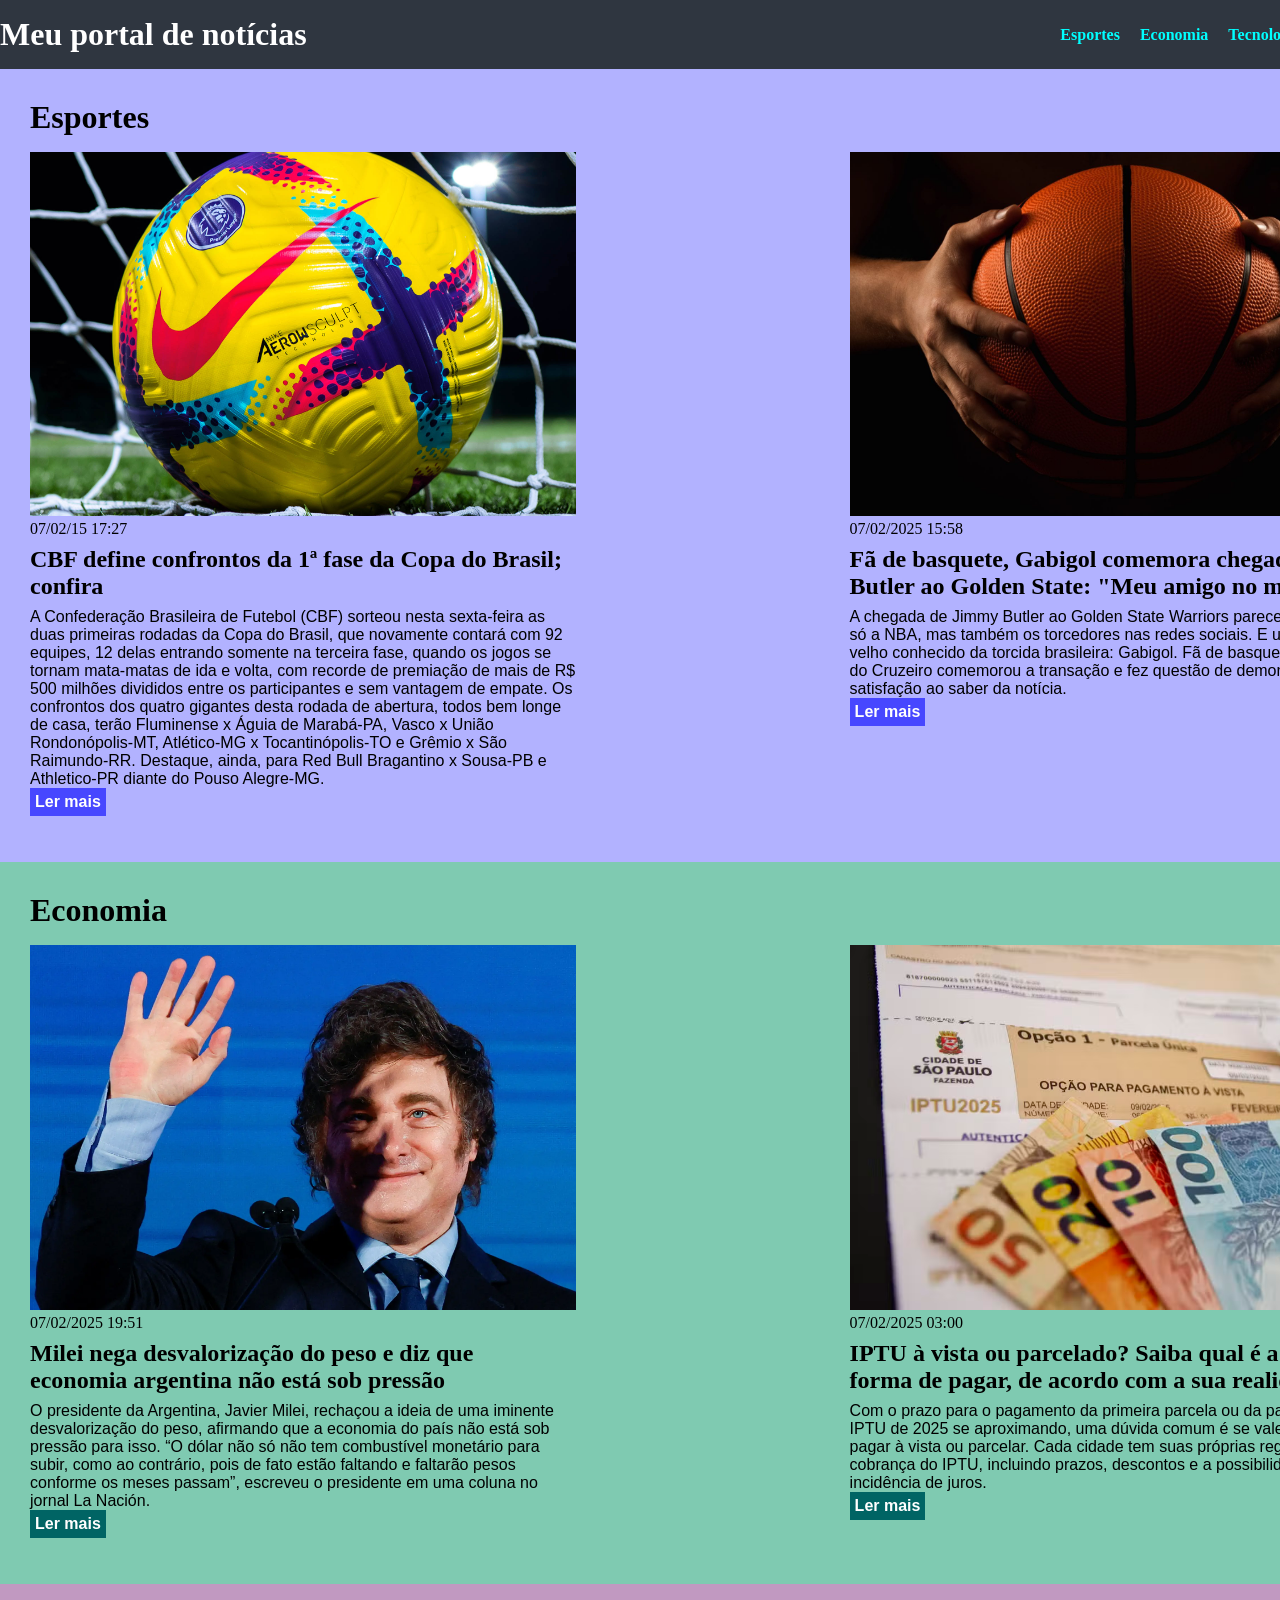
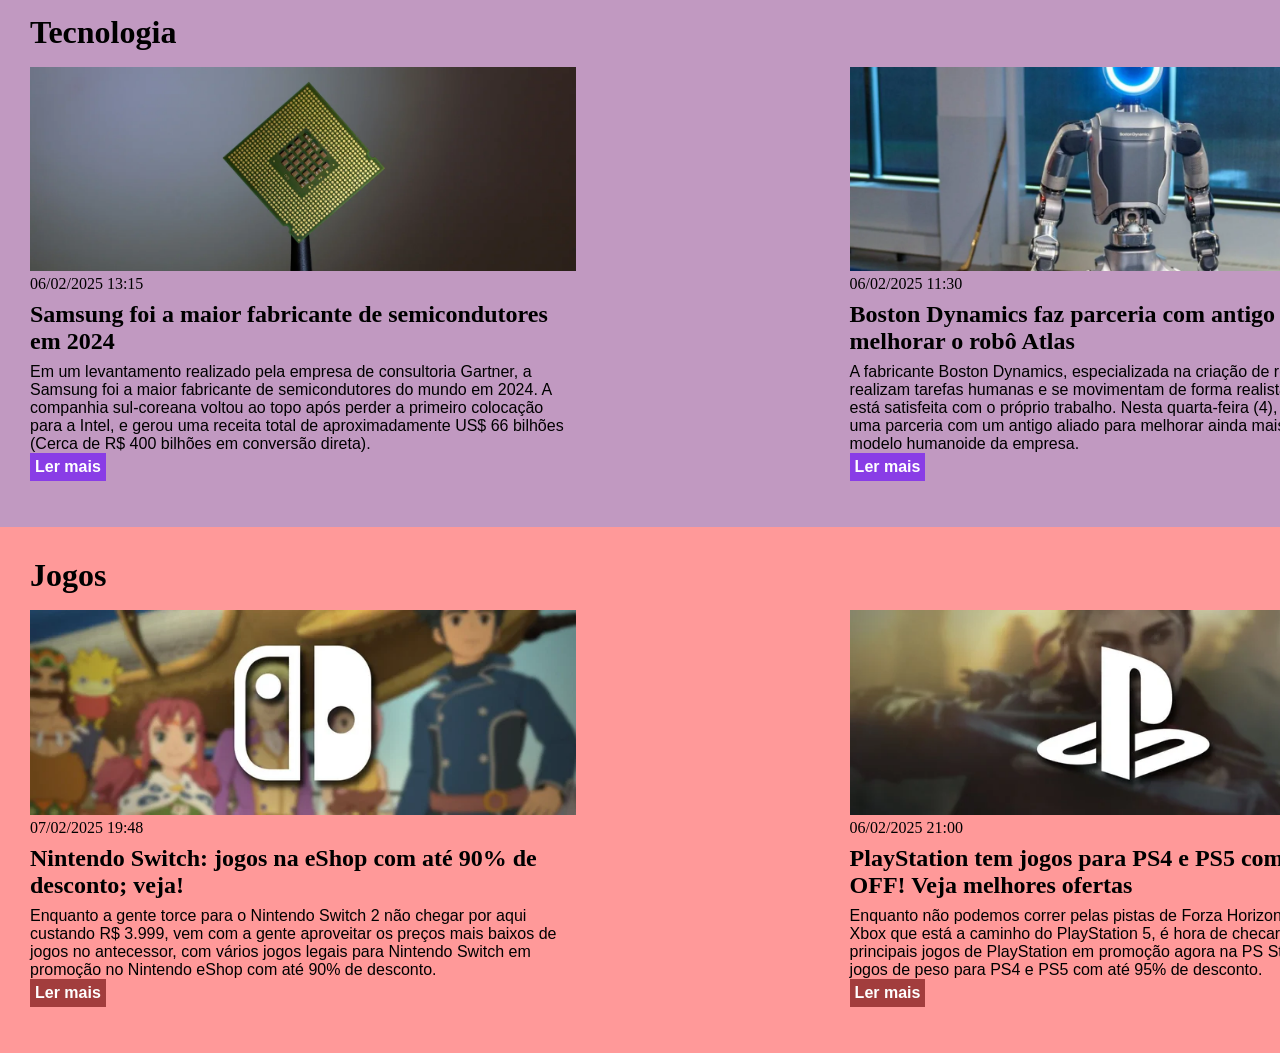
==== index.html @ 77f73991 "Exercício" ====
<!DOCTYPE html>
<html lang="pt_br">
<head>
    <meta charset="UTF-8">
    <meta name="viewport" content="width=device-width, initial-scale=1.0">
    <title>Meu portal de notícias</title>
    <link rel="stylesheet" href="./main.css"/>
</head>
<body>
    <header>
        <div class="container">
            <h1>
                Meu portal de notícias</h1>
            <nav>
                <ul>
                    <li>
                        <a href="#sport" title="Ir para notícias de esportes">Esportes</a>
                    </li>
                    <li>
                        <a href="#economy" title="Ir para notícias de economia">Economia</a>
                    </li>
                    <li>
                        <a href="#tech" title="ir para notícias de tecnologias">Tecnologias</a>
                    </li>
                    <li>
                        <a href="#games" title="Ir para a notícia sobre jogos">Jogos</a>
                    </li>
                </ul>
            </nav>
        </div>
    </header>
    <section id="sport">
        <div class="container">
            <h2>Esportes</h2>
            <div class="articles">
                <article>
                    <img src="./imgs/bola_futebol.png" alt="Bola de futebol na rede do gol">
                    <header>
                        <time class="creation-date">07/02/15 17:27</time>
                    </header>
                    <h3>CBF define confrontos da 1ª fase da Copa do Brasil; confira</h3>
                    <p>A Confederação Brasileira de Futebol (CBF) sorteou nesta sexta-feira as duas primeiras rodadas da Copa do Brasil, que novamente contará com 92 equipes, 12 delas entrando somente na terceira fase, quando os jogos se tornam mata-matas de ida e volta, com recorde de premiação de mais de R$ 500 milhões divididos entre os participantes e sem vantagem de empate. Os confrontos dos quatro gigantes desta rodada de abertura, todos bem longe de casa, terão Fluminense x Águia de Marabá-PA, Vasco x União Rondonópolis-MT, Atlético-MG x Tocantinópolis-TO e Grêmio x São Raimundo-RR. Destaque, ainda, para Red Bull Bragantino x Sousa-PB e Athletico-PR diante do Pouso Alegre-MG.</p>
                    <a href="https://istoe.com.br/cbf-define-confrontos-da-1a-fase-da-copa-do-brasil-confira/">Ler mais</a>
                </article>
                <article>
                    <img src="./imgs/bola_basquete.png" alt="Mãos segurando uma bola de basquete">
                    <header>
                        <time class="creation-date">07/02/2025 15:58</time>
                    </header>
                    <h3>Fã de basquete, Gabigol comemora chegada de Butler ao Golden State: "Meu amigo no meu time"</h3>
                    <p>A chegada de Jimmy Butler ao Golden State Warriors parece ter agitado não só a NBA, mas também os torcedores nas redes sociais. E um deles foi um velho conhecido da torcida brasileira: Gabigol. Fã de basquete, o atacante do Cruzeiro comemorou a transação e fez questão de demonstrar sua satisfação ao saber da notícia.</p>
                    <a href="https://ge.globo.com/basquete/nba/noticia/2025/02/07/fa-de-basquete-gabigol-comemora-chegada-de-jimmy-butler-ao-golden-state-meu-amigo-no-meu-time.ghtml">Ler mais</a>
                </article>
            </div>
        </div>
    </section>
    <section id="economy">
        <div class="container">
            <h2>Economia</h2>
            <div class="articles">
                <article>
                    <img src="./imgs/economia.png" alt="Milei acenando">
                    <header>
                        <time class="creation-date">07/02/2025 19:51</time>
                    </header>
                    <h3>Milei nega desvalorização do peso e diz que economia argentina não está sob pressão</h3>
                    <p>O presidente da Argentina, Javier Milei, rechaçou a ideia de uma iminente desvalorização do peso, afirmando que a economia do país não está sob pressão para isso. “O dólar não só não tem combustível monetário para subir, como ao contrário, pois de fato estão faltando e faltarão pesos conforme os meses passam”, escreveu o presidente em uma coluna no jornal La Nación.</p>
                    <a href="https://www.infomoney.com.br/economia/milei-nega-desvalorizacao-do-peso-e-diz-que-economia-argentina-nao-esta-sob-pressao/">Ler mais</a>
                </article>
                <article>
                    <img src="./imgs/economia2.png" alt="Notas de dinheiro em cima de uma conta">
                    <header>
                        <time class="creation-date">07/02/2025 03:00</time>
                    </header>
                    <h3>IPTU à vista ou parcelado? Saiba qual é a melhor forma de pagar, de acordo com a sua realidade</h3>
                    <p>Com o prazo para o pagamento da primeira parcela ou da parcela única do IPTU de 2025 se aproximando, uma dúvida comum é se vale mais a pena pagar à vista ou parcelar. Cada cidade tem suas próprias regras para a cobrança do IPTU, incluindo prazos, descontos e a possibilidade de incidência de juros.</p>
                    <a href="https://g1.globo.com/economia/educacao-financeira/noticia/2025/02/07/iptu-a-vista-ou-parcelado-saiba-qual-e-a-melhor-forma-de-pagar-de-acordo-com-a-sua-realidade.ghtml">Ler mais</a>
                </article>
            </div>
        </div>
    </section>
    <section id="tech">
        <div class="container">
            <h2>Tecnologia</h2>
            <div class="articles">
                <article>
                    <img src="./imgs/tecnologia.png" alt="Semicondutor">
                    <header>
                        <time class="creation-date">06/02/2025 13:15</time>
                    </header>
                    <h3>Samsung foi a maior fabricante de semicondutores em 2024</h3>
                    <p>Em um levantamento realizado pela empresa de consultoria Gartner, a Samsung foi a maior fabricante de semicondutores do mundo em 2024. A companhia sul-coreana voltou ao topo após perder a primeiro colocação para a Intel, e gerou uma receita total de aproximadamente US$ 66 bilhões (Cerca de R$ 400 bilhões em conversão direta).</p>
                    <a href="https://www.tecmundo.com.br/mercado/402308-samsung-foi-a-maior-fabricante-de-semicondutores-em-2024.htm">Ler mais</a>
                </article>
                <article>
                    <img src="./imgs/tecnologia2.png" alt="Robo da Boston Dynamics">
                    <header>
                        <time class="creation-date">06/02/2025 11:30</time>
                    </header>
                    <h3>Boston Dynamics faz parceria com antigo CEO para melhorar o robô Atlas</h3>
                    <p>A fabricante Boston Dynamics, especializada na criação de robôs que realizam tarefas humanas e se movimentam de forma realista, ainda não está satisfeita com o próprio trabalho. Nesta quarta-feira (4), ela anunciou uma parceria com um antigo aliado para melhorar ainda mais o Atlas, o modelo humanoide da empresa.</p>
                    <a href="https://www.tecmundo.com.br/ciencia/402296-boston-dynamics-faz-parceria-com-antigo-ceo-para-melhorar-o-robo-atlas.htm">Ler mais</a>
                </article>
            </div>
        </div>
    </section>
    <section id="games">
        <div class="container">
            <h2>Jogos</h2>
            <div class="articles">
                <article>
                    <img src="./imgs/jogos.png" alt="Logo da nintendo"/>
                    <header>
                        <time class="creation-date">07/02/2025 19:48</time>
                    </header>
                    <h3>Nintendo Switch: jogos na eShop com até 90% de desconto; veja!</h3>
                    <p>Enquanto a gente torce para o Nintendo Switch 2 não chegar por aqui custando R$ 3.999, vem com a gente aproveitar os preços mais baixos de jogos no antecessor, com vários jogos legais para Nintendo Switch em promoção no Nintendo eShop com até 90% de desconto.</p>
                    <a href="https://www.tecmundo.com.br/voxel/500681-nintendo-switch-jogos-na-eshop-com-ate-90-de-desconto-veja.htm">Ler mais</a>
                </article>
                <article>
                    <img src="./imgs/jogos2.png" alt="Logo do PlaysTation">
                    <header>
                        <time class="creation-date">06/02/2025 21:00</time>
                    </header>
                    <h3>PlayStation tem jogos para PS4 e PS5 com até 95% OFF! Veja melhores ofertas</h3>
                    <p>Enquanto não podemos correr pelas pistas de Forza Horizon 5, jogo do Xbox que está a caminho do PlayStation 5, é hora de checar quais são os principais jogos de PlayStation em promoção agora na PS Store. São muitos jogos de peso para PS4 e PS5 com até 95% de desconto.</p>
                    <a href="https://www.tecmundo.com.br/voxel/500667-playstation-tem-jogos-para-ps4-e-ps5-com-ate-95-off-veja-melhores-ofertas.htm">Ler mais</a>
                </article>
            </div>
        </div>
    </section>
</body>
</html>
---- main.css ----
*{
    box-sizing: border-box;
    margin: 0;
    padding: 0;
}
header li{
    display: inline;
}
.container{
    width: 1366px;
    margin: 0 auto;
}
.articles{
    display: flex;
    justify-content: space-between;
    flex-wrap: wrap;
}
.articles article{
    width: 40%;
}
.articles article img{
    width: 100%;
}
body > header{
    background-color: #2f3640;
    padding: 16px 0;
    color: white;
}
header .container{
    display: flex;
    align-items: center;
}
section{
    padding: 30px;
}
section h2,
.articles article{
    margin-bottom: 16px;
}
.articles article h3{
    margin-top: 8px;
    margin-bottom: 8px;
}
.articles article a:hover{
    text-decoration: underline;
}
.articles article a{
    color: white;
    padding: 5px;
    display: inline-block;
    text-decoration: none;
    font-weight: bold;
}
.articles article p,
.articles article a{
    font-family: Arial, Helvetica, sans-serif;
}
.articles article h3{
    font-size: 24px;
}
section h2{
    font-size: 32px;
}
body .container{
    justify-content: space-between;
}
header li a{
    display: inline-block;
    padding-left: 16px;
    text-decoration: none;
    font-weight: bold;
    color: aqua;
}
#sport{
    background-color: rgba(0, 0, 255, 0.3);
}
#sport .articles article a{
    background-color: rgba(0, 0, 255, 0.6);
}
#economy{
    background-color: rgba(0, 150, 100, 0.5);
}
#economy .articles article a{
    background-color: rgba(0, 100, 100, 1);
}
#tech{
    background-color: rgba(100, 0, 100, 0.4);
}
#tech .articles article a{
    background-color: rgba(100, 0, 255, 0.6);
}
#games{
    background-color: rgba(255, 0, 0, 0.4);
}
#games .articles article a{
    background-color: rgba(100, 0, 0, 0.6);
}
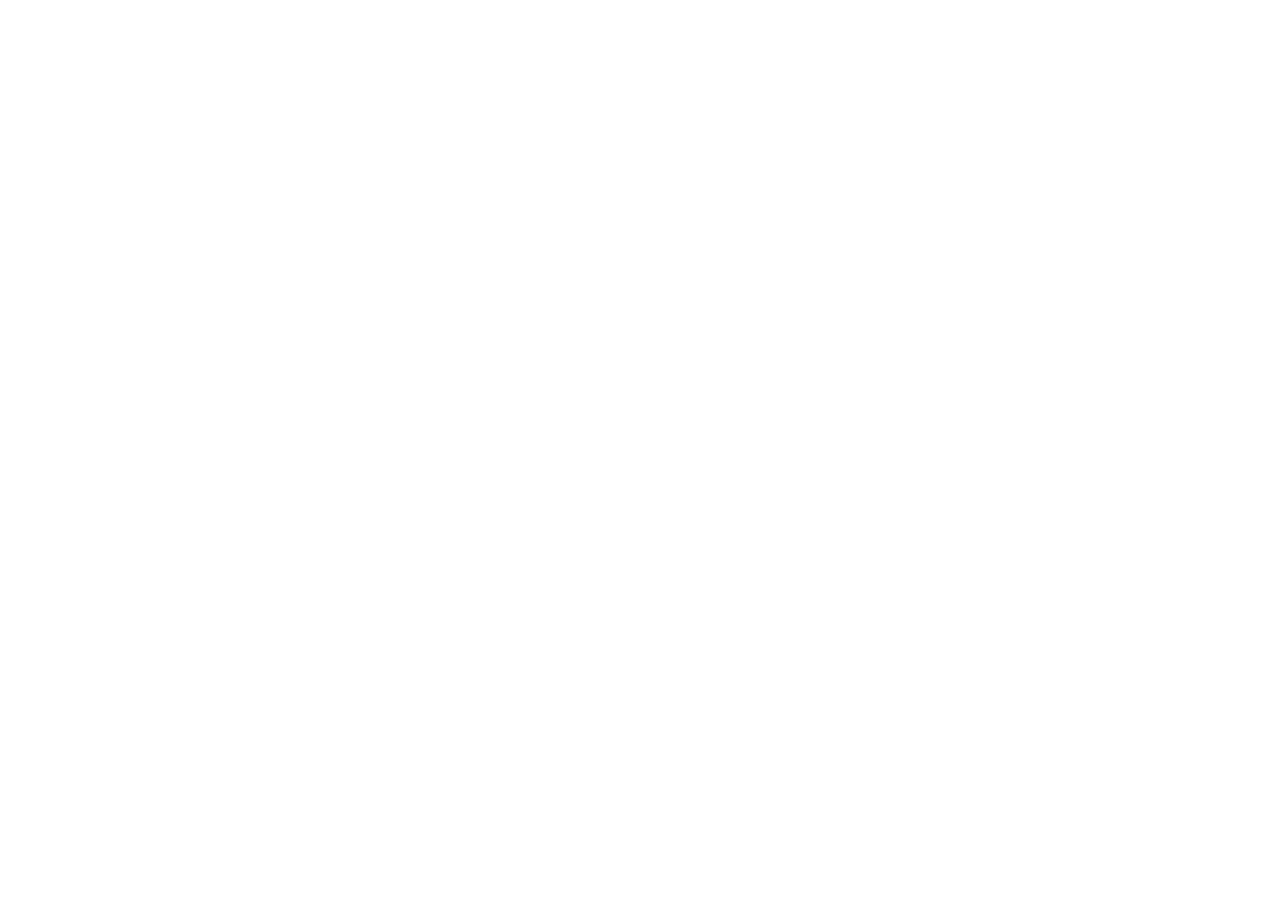
==== commit 1a9a0699: "commit" ====
--- a/index.html
+++ b/index.html
@@ -3,131 +3,9 @@
 <head>
     <meta charset="UTF-8">
     <meta name="viewport" content="width=device-width, initial-scale=1.0">
-    <title>Meu portal de notícias</title>
-    <link rel="stylesheet" href="./main.css"/>
+    <title>Formulário</title>
 </head>
 <body>
-    <header>
-        <div class="container">
-            <h1>
-                Meu portal de notícias</h1>
-            <nav>
-                <ul>
-                    <li>
-                        <a href="#sport" title="Ir para notícias de esportes">Esportes</a>
-                    </li>
-                    <li>
-                        <a href="#economy" title="Ir para notícias de economia">Economia</a>
-                    </li>
-                    <li>
-                        <a href="#tech" title="ir para notícias de tecnologias">Tecnologias</a>
-                    </li>
-                    <li>
-                        <a href="#games" title="Ir para a notícia sobre jogos">Jogos</a>
-                    </li>
-                </ul>
-            </nav>
-        </div>
-    </header>
-    <section id="sport">
-        <div class="container">
-            <h2>Esportes</h2>
-            <div class="articles">
-                <article>
-                    <img src="./imgs/bola_futebol.png" alt="Bola de futebol na rede do gol">
-                    <header>
-                        <time class="creation-date">07/02/15 17:27</time>
-                    </header>
-                    <h3>CBF define confrontos da 1ª fase da Copa do Brasil; confira</h3>
-                    <p>A Confederação Brasileira de Futebol (CBF) sorteou nesta sexta-feira as duas primeiras rodadas da Copa do Brasil, que novamente contará com 92 equipes, 12 delas entrando somente na terceira fase, quando os jogos se tornam mata-matas de ida e volta, com recorde de premiação de mais de R$ 500 milhões divididos entre os participantes e sem vantagem de empate. Os confrontos dos quatro gigantes desta rodada de abertura, todos bem longe de casa, terão Fluminense x Águia de Marabá-PA, Vasco x União Rondonópolis-MT, Atlético-MG x Tocantinópolis-TO e Grêmio x São Raimundo-RR. Destaque, ainda, para Red Bull Bragantino x Sousa-PB e Athletico-PR diante do Pouso Alegre-MG.</p>
-                    <a href="https://istoe.com.br/cbf-define-confrontos-da-1a-fase-da-copa-do-brasil-confira/">Ler mais</a>
-                </article>
-                <article>
-                    <img src="./imgs/bola_basquete.png" alt="Mãos segurando uma bola de basquete">
-                    <header>
-                        <time class="creation-date">07/02/2025 15:58</time>
-                    </header>
-                    <h3>Fã de basquete, Gabigol comemora chegada de Butler ao Golden State: "Meu amigo no meu time"</h3>
-                    <p>A chegada de Jimmy Butler ao Golden State Warriors parece ter agitado não só a NBA, mas também os torcedores nas redes sociais. E um deles foi um velho conhecido da torcida brasileira: Gabigol. Fã de basquete, o atacante do Cruzeiro comemorou a transação e fez questão de demonstrar sua satisfação ao saber da notícia.</p>
-                    <a href="https://ge.globo.com/basquete/nba/noticia/2025/02/07/fa-de-basquete-gabigol-comemora-chegada-de-jimmy-butler-ao-golden-state-meu-amigo-no-meu-time.ghtml">Ler mais</a>
-                </article>
-            </div>
-        </div>
-    </section>
-    <section id="economy">
-        <div class="container">
-            <h2>Economia</h2>
-            <div class="articles">
-                <article>
-                    <img src="./imgs/economia.png" alt="Milei acenando">
-                    <header>
-                        <time class="creation-date">07/02/2025 19:51</time>
-                    </header>
-                    <h3>Milei nega desvalorização do peso e diz que economia argentina não está sob pressão</h3>
-                    <p>O presidente da Argentina, Javier Milei, rechaçou a ideia de uma iminente desvalorização do peso, afirmando que a economia do país não está sob pressão para isso. “O dólar não só não tem combustível monetário para subir, como ao contrário, pois de fato estão faltando e faltarão pesos conforme os meses passam”, escreveu o presidente em uma coluna no jornal La Nación.</p>
-                    <a href="https://www.infomoney.com.br/economia/milei-nega-desvalorizacao-do-peso-e-diz-que-economia-argentina-nao-esta-sob-pressao/">Ler mais</a>
-                </article>
-                <article>
-                    <img src="./imgs/economia2.png" alt="Notas de dinheiro em cima de uma conta">
-                    <header>
-                        <time class="creation-date">07/02/2025 03:00</time>
-                    </header>
-                    <h3>IPTU à vista ou parcelado? Saiba qual é a melhor forma de pagar, de acordo com a sua realidade</h3>
-                    <p>Com o prazo para o pagamento da primeira parcela ou da parcela única do IPTU de 2025 se aproximando, uma dúvida comum é se vale mais a pena pagar à vista ou parcelar. Cada cidade tem suas próprias regras para a cobrança do IPTU, incluindo prazos, descontos e a possibilidade de incidência de juros.</p>
-                    <a href="https://g1.globo.com/economia/educacao-financeira/noticia/2025/02/07/iptu-a-vista-ou-parcelado-saiba-qual-e-a-melhor-forma-de-pagar-de-acordo-com-a-sua-realidade.ghtml">Ler mais</a>
-                </article>
-            </div>
-        </div>
-    </section>
-    <section id="tech">
-        <div class="container">
-            <h2>Tecnologia</h2>
-            <div class="articles">
-                <article>
-                    <img src="./imgs/tecnologia.png" alt="Semicondutor">
-                    <header>
-                        <time class="creation-date">06/02/2025 13:15</time>
-                    </header>
-                    <h3>Samsung foi a maior fabricante de semicondutores em 2024</h3>
-                    <p>Em um levantamento realizado pela empresa de consultoria Gartner, a Samsung foi a maior fabricante de semicondutores do mundo em 2024. A companhia sul-coreana voltou ao topo após perder a primeiro colocação para a Intel, e gerou uma receita total de aproximadamente US$ 66 bilhões (Cerca de R$ 400 bilhões em conversão direta).</p>
-                    <a href="https://www.tecmundo.com.br/mercado/402308-samsung-foi-a-maior-fabricante-de-semicondutores-em-2024.htm">Ler mais</a>
-                </article>
-                <article>
-                    <img src="./imgs/tecnologia2.png" alt="Robo da Boston Dynamics">
-                    <header>
-                        <time class="creation-date">06/02/2025 11:30</time>
-                    </header>
-                    <h3>Boston Dynamics faz parceria com antigo CEO para melhorar o robô Atlas</h3>
-                    <p>A fabricante Boston Dynamics, especializada na criação de robôs que realizam tarefas humanas e se movimentam de forma realista, ainda não está satisfeita com o próprio trabalho. Nesta quarta-feira (4), ela anunciou uma parceria com um antigo aliado para melhorar ainda mais o Atlas, o modelo humanoide da empresa.</p>
-                    <a href="https://www.tecmundo.com.br/ciencia/402296-boston-dynamics-faz-parceria-com-antigo-ceo-para-melhorar-o-robo-atlas.htm">Ler mais</a>
-                </article>
-            </div>
-        </div>
-    </section>
-    <section id="games">
-        <div class="container">
-            <h2>Jogos</h2>
-            <div class="articles">
-                <article>
-                    <img src="./imgs/jogos.png" alt="Logo da nintendo"/>
-                    <header>
-                        <time class="creation-date">07/02/2025 19:48</time>
-                    </header>
-                    <h3>Nintendo Switch: jogos na eShop com até 90% de desconto; veja!</h3>
-                    <p>Enquanto a gente torce para o Nintendo Switch 2 não chegar por aqui custando R$ 3.999, vem com a gente aproveitar os preços mais baixos de jogos no antecessor, com vários jogos legais para Nintendo Switch em promoção no Nintendo eShop com até 90% de desconto.</p>
-                    <a href="https://www.tecmundo.com.br/voxel/500681-nintendo-switch-jogos-na-eshop-com-ate-90-de-desconto-veja.htm">Ler mais</a>
-                </article>
-                <article>
-                    <img src="./imgs/jogos2.png" alt="Logo do PlaysTation">
-                    <header>
-                        <time class="creation-date">06/02/2025 21:00</time>
-                    </header>
-                    <h3>PlayStation tem jogos para PS4 e PS5 com até 95% OFF! Veja melhores ofertas</h3>
-                    <p>Enquanto não podemos correr pelas pistas de Forza Horizon 5, jogo do Xbox que está a caminho do PlayStation 5, é hora de checar quais são os principais jogos de PlayStation em promoção agora na PS Store. São muitos jogos de peso para PS4 e PS5 com até 95% de desconto.</p>
-                    <a href="https://www.tecmundo.com.br/voxel/500667-playstation-tem-jogos-para-ps4-e-ps5-com-ate-95-off-veja-melhores-ofertas.htm">Ler mais</a>
-                </article>
-            </div>
-        </div>
-    </section>
+    
 </body>
 </html>
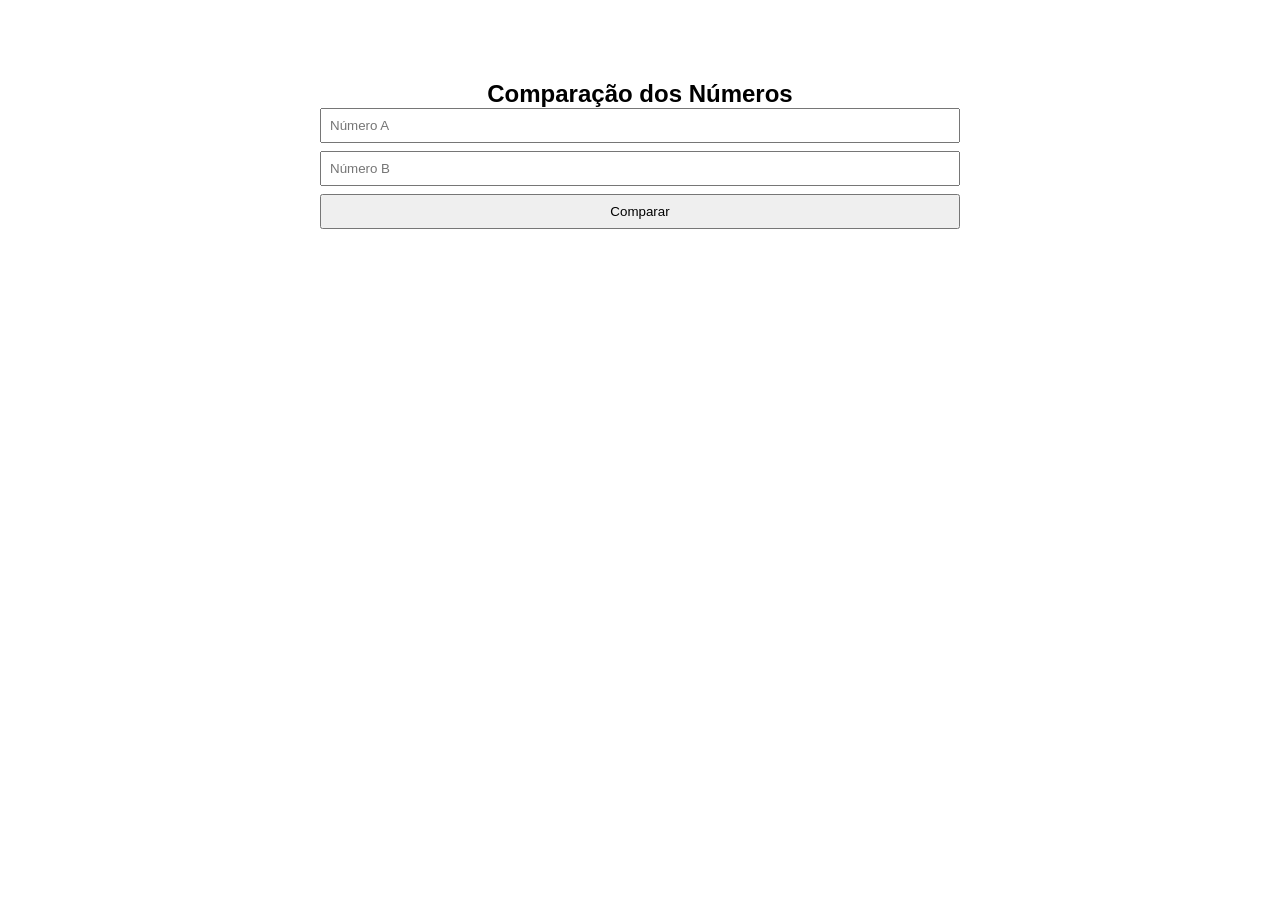
==== commit bfee9c90: "atividade" ====
--- a/index.html
+++ b/index.html
@@ -3,9 +3,19 @@
 <head>
     <meta charset="UTF-8">
     <meta name="viewport" content="width=device-width, initial-scale=1.0">
-    <title>Formulário</title>
+    <title>Comparação de Números</title>
+    <link rel="stylesheet" href="./main.css">
 </head>
 <body>
-    
+    <div class="container">
+        <h2>Comparação dos Números</h2>
+        <form id="form-comparacao">
+            <input type="number" placeholder="Número A" id="numA">
+            <input type="number" placeholder="Número B" id="numB">
+            <button id="btn-comparar" type="submit">Comparar</button>
+        </form>
+        <p class="resultado"></p>
+    </div>
+    <script src="./main.js"></script>
 </body>
 </html>
--- a/main.css
+++ b/main.css
@@ -0,0 +1,31 @@
+* {
+    margin: 0;
+    padding: 0;
+    box-sizing: border-box;
+    font-family: sans-serif;
+}
+
+.container {
+    margin: 80px auto;
+    max-width: 640px;
+    width: 100%;
+}
+
+body{
+    text-align: center;
+    margin-top: 50px;
+}
+
+input, button {
+    display: block;
+    padding: 8px;
+    margin-bottom: 8px;
+    width: 100%;
+}
+
+.resultado{
+    background-color: #27ae60;
+    padding:16px;
+    color: #fff;
+    display: none;
+}
